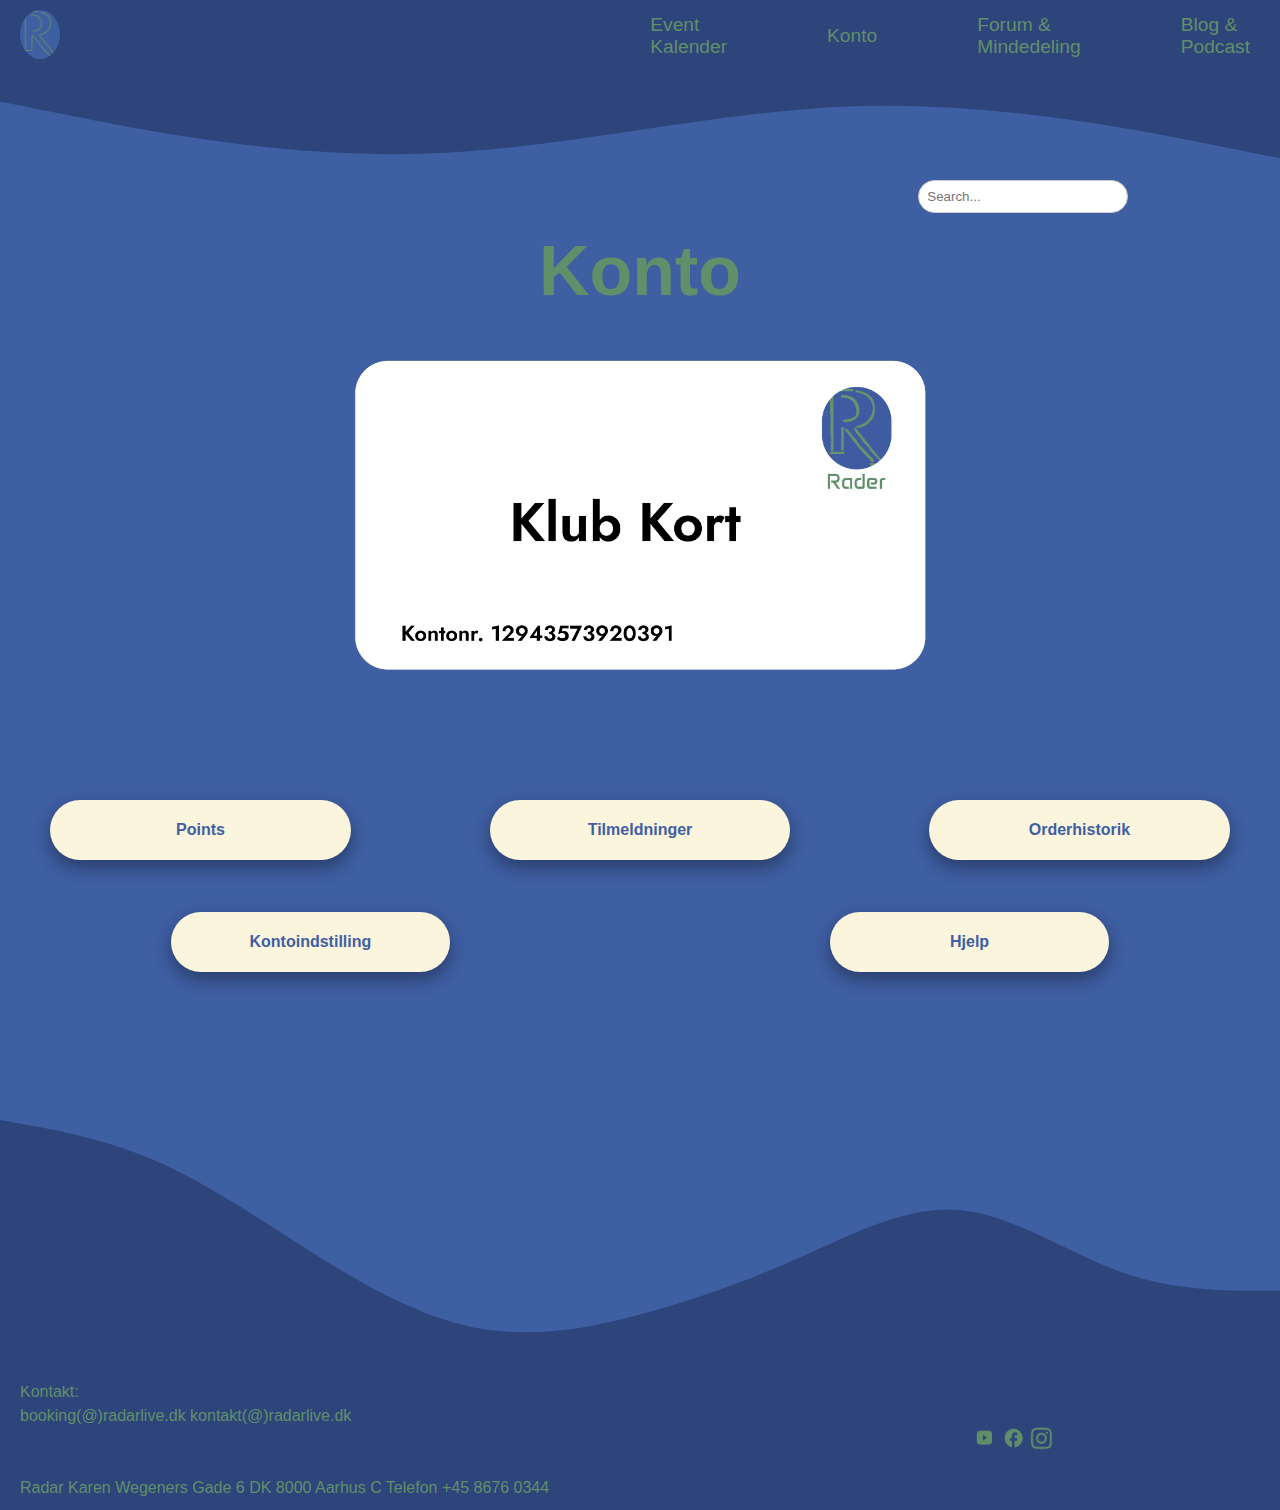
==== konto.html @ 365557be "Finished upload (17-12-2024)" ====
<!DOCTYPE html>
<html lang="en">
<head>
    <meta charset="UTF-8">
    <meta name="viewport" content="width=device-width, initial-scale=1.0">
    <title>Radar</title>
    <link rel="stylesheet" href="style.css">

</head>
<body>
    <header>
        <a href="index.html">
            <img class="logo" loading="lazy" src="/image/logo.webp" alt="Rader">
        </a>
    
         <!--begyndelse på kode til search bar-->
         <div class="search-container">
            <div class="search-wrapper">
                <button class="search-icon" onclick="toggleSearch()"><img class="billede-search" loading="lazy" src="image/search.png" alt="search"></button>
                <input
                    type="text"
                    class="search-input"
                    placeholder="Search..."
                    id="searchInput"
                />
            </div>
        </div>
    
        <script>
            function toggleSearch() {
                const input = document.getElementById('searchInput');
                // Toggle synlighed af input
                if (input.classList.contains('visible')) {
                    input.classList.remove('visible');
                    input.style.display = 'none';
                } else {
                    input.classList.add('visible');
                    input.style.display = 'inline-block';
                    input.focus();
                }
               
            }
        </script>
        <!--sluttning på kode til search bar-->

        <!-- Skjult checkbox til at styre burger-menuen -->
        <input type="checkbox" id="menu-toggle" class="menu-toggle">
        <label for="menu-toggle" class="burger-menu">
          <span></span>
          <span></span>
          <span></span>
        </label>
    
        <nav id="nav-menu">
          <ul>
            <li><a href="event.html">Event Kalender</a></li>
            <li><a href="konto.html">Konto</a></li>
            <li><a href="forum.html">Forum & Mindedeling</a></li>
            <li><a href="blog.html">Blog & Podcast</a></li>
          </ul>
        </nav>
      </header>
      <svg xmlns="http://www.w3.org/2000/svg" viewBox="0 0 1440 120"><path fill="#2D457A" fill-opacity="1" d="M0,32L80,48C160,64,320,96,480,90.7C640,85,800,43,960,37.3C1120,32,1280,64,1360,80L1440,96L1440,0L1360,0C1280,0,1120,0,960,0C800,0,640,0,480,0C320,0,160,0,80,0L0,0Z"></path></svg>

      <!--her slutter header-->

      <h1 class="rubrik">Konto</h1>
      <img class="medlemkort" loading="lazy" src="image/medlemkort.png" alt="medlemkort">
      <section class="konto-wrapper">
            <button class="knap-konto">Points</button>
            <button class="knap-konto">Tilmeldninger</button>
            <button class="knap-konto">Orderhistorik</button>
            <button class="knap-konto">Kontoindstilling</button>

        <div class="box-knap">
            <button class="knap-hjelp">Hjelp</button>
        </div>
      </section>

      <section class="konto-wrapper2">
        <div class="knap-konto2">
            <button class="knap-konto">Points</button>
            <button class="knap-konto">Tilmeldninger</button>
            <button class="knap-konto">Orderhistorik</button>
        </div>

        <div class="knap-konto3">
            <button class="knap-konto4">Kontoindstilling</button>
            <button class="knap-konto4">Hjelp</button>
        </div>
  </section>


      <!--her starter footer-->
      <svg class="mywave" xmlns="http://www.w3.org/2000/svg" viewBox="0 0 1440 300"><path fill="#2D457A" fill-opacity="1" d="M0,0L30,5.3C60,11,120,21,180,48C240,75,300,117,360,154.7C420,192,480,224,540,234.7C600,245,660,235,720,218.7C780,203,840,181,900,154.7C960,128,1020,96,1080,101.3C1140,107,1200,149,1260,170.7C1320,192,1380,192,1410,192L1440,192L1440,320L1410,320C1380,320,1320,320,1260,320C1200,320,1140,320,1080,320C1020,320,960,320,900,320C840,320,780,320,720,320C660,320,600,320,540,320C480,320,420,320,360,320C300,320,240,320,180,320C120,320,60,320,30,320L0,320Z"></path></svg>
      <footer class="footerbox">
        <div class="footer-text">
           <p class="footer-linje1">Kontakt:</p>
           <p class="footer-linje2">booking(@)radarlive.dk kontakt(@)radarlive.dk</p>
           <p class="footer-linje3">Radar Karen Wegeners Gade 6 DK 8000 Aarhus C Telefon +45 8676 0344</p>
         </div>
         <div class="footer-icons">
             <div class="icon">
                 <a href="#"><img loading="lazy" src="/image/youtube.png" alt="youtube"></a>
                 <a href="#"><img loading="lazy" src="/image/facebook.png" alt="facebook"></a>
                 <a href="#"><img loading="lazy" src="/image/instagram.png" alt="instagram"></a>
             </div>
         </div>
       </footer> 
</body>
</html>
---- style.css ----
/* Base styles (Mobile-first) */
body {
    font-family: Arial, sans-serif;
    margin: 0;
    padding: 0;
    background-color: #3F5FA3;
}

header {
    display: flex;
    justify-content: space-between;
    align-items: center;
    padding: 10px 20px;
    background-color: #2D457A;
}


.logo {
    width: 10%;
    height: 10%;
    border-radius: 50%;
}

.mywave {
    position: relative;
    top: 20px;
}

/*kode til search bar*/
.search-container {
    position: relative;
}

.search-input {
    display: none; /* Completely hide the input initially */
    width: 200px;
    padding: 8px;
    border: 1px solid #ccc;
    border-radius: 20px;
    outline: none;
    transition: width 0.3s ease;
    margin-right: 4%;
}
.billede-search{
    width: 65%;
}

.search-input.visible {
    display: inline-block; /* Make the input visible when class is added */
}

.search-icon {
    background-color: transparent;
    border: none;
    cursor: pointer;
    font-size: 20px;
    padding: 8px;
    outline: none;
}

.search-wrapper {
    display: flex;
    align-items: center;
}

/* Skjult checkbox til burger-menu */
.menu-toggle {
    display: none;
}

.burger-menu {
    cursor: pointer;
    display: flex;
    flex-direction: column;
    gap: 5px;
}

.burger-menu span {
    width: 25px;
    height: 3px;
    background-color: #618F6A;
    transition: all 0.3s ease;
}

/* Når checkboxen er tjekket (burger-menuen er åben) */
.menu-toggle:checked + .burger-menu span:nth-child(1) {
    transform: rotate(45deg) translateY(8px);
}

.menu-toggle:checked + .burger-menu span:nth-child(2) {
    opacity: 0;
}

.menu-toggle:checked + .burger-menu span:nth-child(3) {
    transform: rotate(-45deg) translateY(-8px);
}

nav {
    display: none; /* Menu skjult som standard */
}


nav ul {
    list-style: none;
    padding: 0;
    margin: 0;
    display: flex;
    flex-direction: column;
    align-items: center;
}

nav ul li {
    margin: 10px 0;
}

nav ul li a {
    text-decoration: none;
    color: #618F6A;
    font-size: 1.2em;
    transition: color 0.3s ease;
}

nav ul li a:hover {
    color: white;
}

/* Menu vises når checkboxen er tjekket */
.menu-toggle:checked ~ nav {
    display: block;
}

/* kode til forside*/
.rubrik{
    text-align: center;
    font-size: 70px;
    color: #618F6A;
}
.billede-radar{
    width: 100%;
    height: auto;
}
.billede-kalender{
    width: 35%;
    height: auto;
    margin-left: 10%;
    margin-top: 15%;
}
.billede-forum{
    width: 40%;
    height: auto;
    margin-left: 5%;
    margin-top: 15%;
}
.box-wrapper{
    display: flex;
    flex-direction: row;
}
.underrubrik{
    width: 35%;
    color: #618F6A;
    display: flex;
    flex-direction: column;
    margin-left: 10%;
    text-align: center;
}


/* kode til footer*/
footer {
    align-items: center;
    padding: 10px 20px;
    background-color: #2D457A;
    color: white;
    text-align: left;
    
}
.footerbox{
    display: flex;
    flex-direction: row;
}
.footer-text {
    line-height: 1.5em;
    color: #618F6A;
    display: flex;
    flex-direction: column;
    width: 77%;
}

.footer-linje1{
    margin:0%;
}
.footer-linje2{
    margin:0%;
}
.footer-linje3{
    margin-top:5%;
    margin-bottom: 0%;
}
.footer-icons {
    margin: 0 5px;
    display: flex;
    flex-direction: column;
    width: 23%;
}
.icon{
    margin-top: -60%;
}
.footer-icons img {
    width: 24px;
    height: 24px;
}

/*start på event side*/
.event-rubrik{
    color: #618F6A;
    font-size: 3rem;
    text-align: center;
}
.knap-dato{
    background-color: #A73F3F;
    color: white;
    margin: 2%;
    margin-left: 8%;
    border-radius: 40px;
    font-size: large;
    border: none;
    padding-left: 5%;
    padding-right: 5%;
    padding-top: 2%;
    padding-bottom: 2%;
    box-shadow: 0 8px 16px 0 rgba(0,0,0,0.2), 0 6px 20px 0 rgba(0,0,0,0.19);

}
.knap-genere{
    background-color: #A73F3F;
    color: white;
    margin: 2%;
    border-radius: 40px;
    font-size: large;
    border: none;
    padding-left: 3%;
    padding-right: 3%;
    padding-top: 2%;
    padding-bottom: 2%;
    box-shadow: 0 8px 16px 0 rgba(0,0,0,0.2), 0 6px 20px 0 rgba(0,0,0,0.19);
}
.koncert-wrapper{
    margin: 5%;
    display: inline-grid;
    grid-template-columns: repeat(2, minmax(0, 1fr));
    gap: 2%;
    width: 90%;
    margin-bottom: 10%;

    
}
.koncert{
    width: 100%;
    height: 100%;
}


/*kode til konto side*/
.medlemkort{
    width: 70%;
    height: auto;
    display: block;
    margin-left: auto;
    margin-right: auto;
}
.konto-wrapper{
    display: inline-grid;
    grid-template-columns: repeat(2, minmax(0, 1fr));
    width: 100%;
    gap: 20px;
    margin-top: 10%;
    margin-bottom: 10%;
    
}

.box-knap{
    text-align: center;
    grid-column: span 2;
    height: auto;
}

.knap-hjelp{
    align-items: center;
    background-color: #FAF5DC;
    box-shadow: 0 8px 16px 0 rgba(0,0,0,0.2), 0 6px 20px 0 rgba(0,0,0,0.19);
    border: none;
    border-radius: 40px;
    width: 35%;
    height: 50px;
    color: #3F5FA3;
    font-weight: bold;
    font-size: medium;
}
.knap-konto{
    background-color: #FAF5DC;
    box-shadow: 0 8px 16px 0 rgba(0,0,0,0.2), 0 6px 20px 0 rgba(0,0,0,0.19);
    border: none;
    border-radius: 40px;
    width: 70%;
    height: 50px;
    color: #3F5FA3;
    font-weight: bold;
    font-size: medium;
    justify-self: center;
    
}
.knap-konind{
     align-items: center;
    background-color: #FAF5DC;
    box-shadow: 0 8px 16px 0 rgba(0,0,0,0.2), 0 6px 20px 0 rgba(0,0,0,0.19);
    border: none;
    border-radius: 40px;
    width: 35%;
    height: 50px;
    color: #3F5FA3;
    font-weight: bold;
    font-size: medium;
}

/*kode til forum side*/
.knap-forum{
    background-color: #A73F3F;
    color: white;
    margin: 2%;
    margin-top: 5%;
    border-radius: 40px;
    font-size: large;
    border: none;
    width: 30%;
    padding-left: 5%;
    padding-right: 5%;
    padding-top: 2%;
    padding-bottom: 2%;
    box-shadow: 0 8px 16px 0 rgba(0,0,0,0.2), 0 6px 20px 0 rgba(0,0,0,0.19);
    position: relative;
    left: 33%;
}
.knap-minde{
    background-color: #A73F3F;
    color: white;
    margin: 2%;
    margin-top: 5%;
    border-radius: 40px;
    font-size: large;
    border: none;
    padding-left: 5%;
    padding-right: 5%;
    padding-top: 2%;
    padding-bottom: 2%;
    box-shadow: 0 8px 16px 0 rgba(0,0,0,0.2), 0 6px 20px 0 rgba(0,0,0,0.19);
    position: relative;
    left: 33%;
}

.vindu{
    width: 70%;
    margin-left: 15%;
    margin-right: 10%;
    margin-top: 5%;
    margin-bottom: 5%;
}
.vindu2{
    width: 70%;
    margin-left: 15%;
    margin-right: 10%;
    margin-top: 5%;
    margin-bottom: 5%;
}

/*kode til blog side*/
.knap-blog{
    background-color: #A73F3F;
    color: white;
    margin: 2%;
    margin-top: 5%;
    border-radius: 40px;
    font-size: large;
    border: none;
    padding-left: 5%;
    padding-right: 5%;
    padding-top: 2%;
    padding-bottom: 2%;
    box-shadow: 0 8px 16px 0 rgba(0,0,0,0.2), 0 6px 20px 0 rgba(0,0,0,0.19);
    position: relative;
    left: 30%;
}
.underrubrik-blog{
    color: #618F6A;
    font-size: 1.5rem;
    text-align: center;
}
.billede-blog{
    width: 85%;
    height: auto;
    justify-self: center;
}
.billede-blog2{
    width: 45%;
    height: auto;
    justify-self: center;
    grid-column: span 2;
}
.underrubrik-blog2{
    color: #618F6A;
    font-size: medium;
    padding-left: 10%;
    padding-right: 5%;
}
.podcast{
    width: 80%;
    margin-left: 10%;
    margin-right: 5%;
    margin-bottom: 10%;
}
.blog-wrapper{
    display: inline-grid;
    grid-template-columns: repeat(2, minmax(0, 1fr));
    width: 100%;
    gap: 20px;
    margin-top: 10%;
    margin-bottom: 10%;
}

/* har er alt media quries*/

/* media quries til forside i mobil format*/
@media (max-width:700px){
    .event-vindu{
        display: none;
    }
    .forum-vindu{
        display: none;
    }
    .konto-wrapper2{
        display: none;
    }
}

 /* menu til computer*/
@media (min-width: 701px) {
   
    .burger-menu {
        display: none; /* Hide burger menu on large screens */
    }

    nav ul {
        display: flex; /* Show menu as a horizontal row */
        flex-direction: row;
        justify-content: flex-end;
        gap: 80px;
        margin: 0;
        padding: 0;
    }

    nav ul li {
        margin: 0 10px; /* Space out items horizontally */
    }

    nav {
        display: block; /* Make sure the nav is displayed */
    }
    .footer-text {
        display: flex;
        flex-direction: column;
    }

/*kode til search bar*/
    .search-input {
        display: inline-block; /* Always visible on larger screens */
    }

    .search-icon {
        display: none; /* Hide the icon on larger screens */
    } 
    .search-container {
        position: relative;
        
        left: 40%;
        top: 160px;
    }

    .search-input {
        display: inline-block; /* Always visible on larger screens */
    }

    .search-icon {
        display: none; /* Hide the icon on larger screens */
    /* meadia til footer*/}

   

    /* media til forside*/
    .billede-kalender{
        display: none;
    }
    .billede-forum{
        display: none;
    }
    .box-wrapper{
        display: none;
    }
   .vindu-wrapper{
    margin-top: 3%;
    margin-bottom: 5%;
    display: flex;
    flex-direction: row;
    justify-content: center;
   }
   .event-vindu{
    margin-right: 20px;
   }
   .forum-vindu{
    margin-left: 20px;
   }
   .icon{
    margin: 0;
   }
   /* media til event side*/
  
   .event-rubrik{
    margin-top: 5%;
    font-size: 6rem;
   }
   .koncert-wrapper{
    display: inline-grid;
    grid-template-columns: repeat(3, minmax(0, 1fr));
   }
   
   
   /*media til konto side*/
   .konto-wrapper{
    display: none;
   }
   .medlemkort{
    width: 45%;
   }
   
   .konto-wrapper{
    display: none;
   }

   .konto-wrapper2{
    margin-top: 5%;
    margin-bottom: 5%;
   }
   .knap-konto2{
    display: inline-grid;
    grid-template-columns: repeat(3, minmax(0, 1fr));
    gap: 3%;
    width: 100%;
    margin-top: 5%;
    margin-bottom: 2%;
   }
   .knap-konto3{
    display: inline-grid;
    grid-template-columns: repeat(2, minmax(0, 1fr));
    gap: 3%;
    width: 100%;
    margin-bottom: 5%;
    margin-top: 2%;
   }
   .knap-konto4{
    justify-self: center;
    background-color: #FAF5DC;
    box-shadow: 0 8px 16px 0 rgba(0,0,0,0.2), 0 6px 20px 0 rgba(0,0,0,0.19);
    border: none;
    border-radius: 40px;
    width: 45%;
    height: 60px;
    color: #3F5FA3;
    font-weight: bold;
    font-size: medium;
   }
   .knap-konto{
    width: 75%;
    height: 60px;
   }

   /*kode til forum*/
   .flexrow-wrapper{
    display: flex;
    flex-direction: row;
   }
  .vindu{
    width: 80%;
  }
  .vindu2{
    width: 76%;
    margin-left: 15%;
    margin-right: 10%;
    margin-top: 5%;
    margin-bottom: 5%;
}
.knap-forum{
    left: 38%;
    width: 25%;
}
.knap-minde{
    left: 38%;
}

.blog-wrapper{
    display: inline-grid;
    grid-template-columns: repeat(3, minmax(0, 1fr));
    margin-top: 3%;
}
.billede-blog2{
    grid-column: span 1;
    width: 85%;
    height: 101%;
}
.knap-blog{
    left: 39%;
    margin-top: 2%;
}
.underrubrik-blog{
    font-size: 2rem;
}
.underrubrik-blog2{
    font-size: 1.2rem;
}
   
}
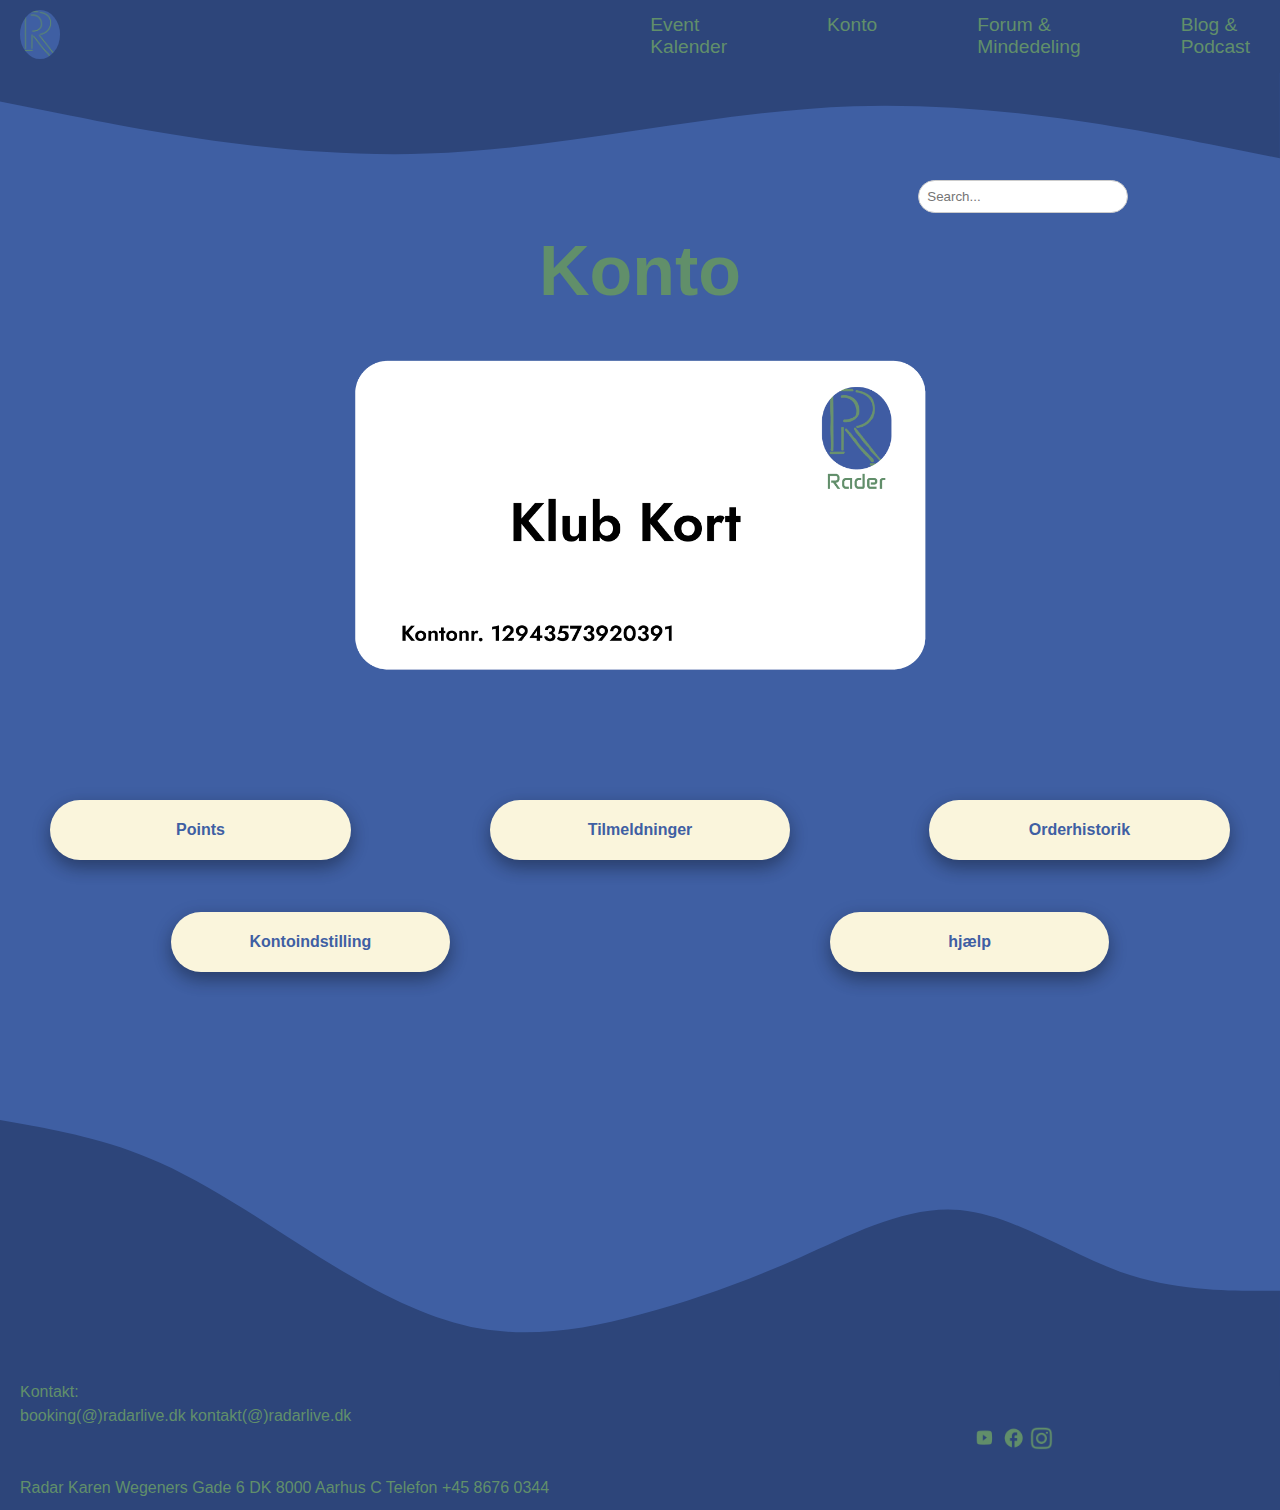
==== commit 029653ef: "made small fixes" ====
--- a/konto.html
+++ b/konto.html
@@ -73,7 +73,7 @@
             <button class="knap-konto">Kontoindstilling</button>
 
         <div class="box-knap">
-            <button class="knap-hjelp">Hjelp</button>
+            <button class="knap-hjelp">hjælp</button>
         </div>
       </section>
 
@@ -86,7 +86,7 @@
 
         <div class="knap-konto3">
             <button class="knap-konto4">Kontoindstilling</button>
-            <button class="knap-konto4">Hjelp</button>
+            <button class="knap-konto4">hjælp</button>
         </div>
   </section>
 
--- a/style.css
+++ b/style.css
@@ -106,7 +106,7 @@
     margin: 0;
     display: flex;
     flex-direction: column;
-    align-items: center;
+    align-items: start;
 }
 
 nav ul li {
